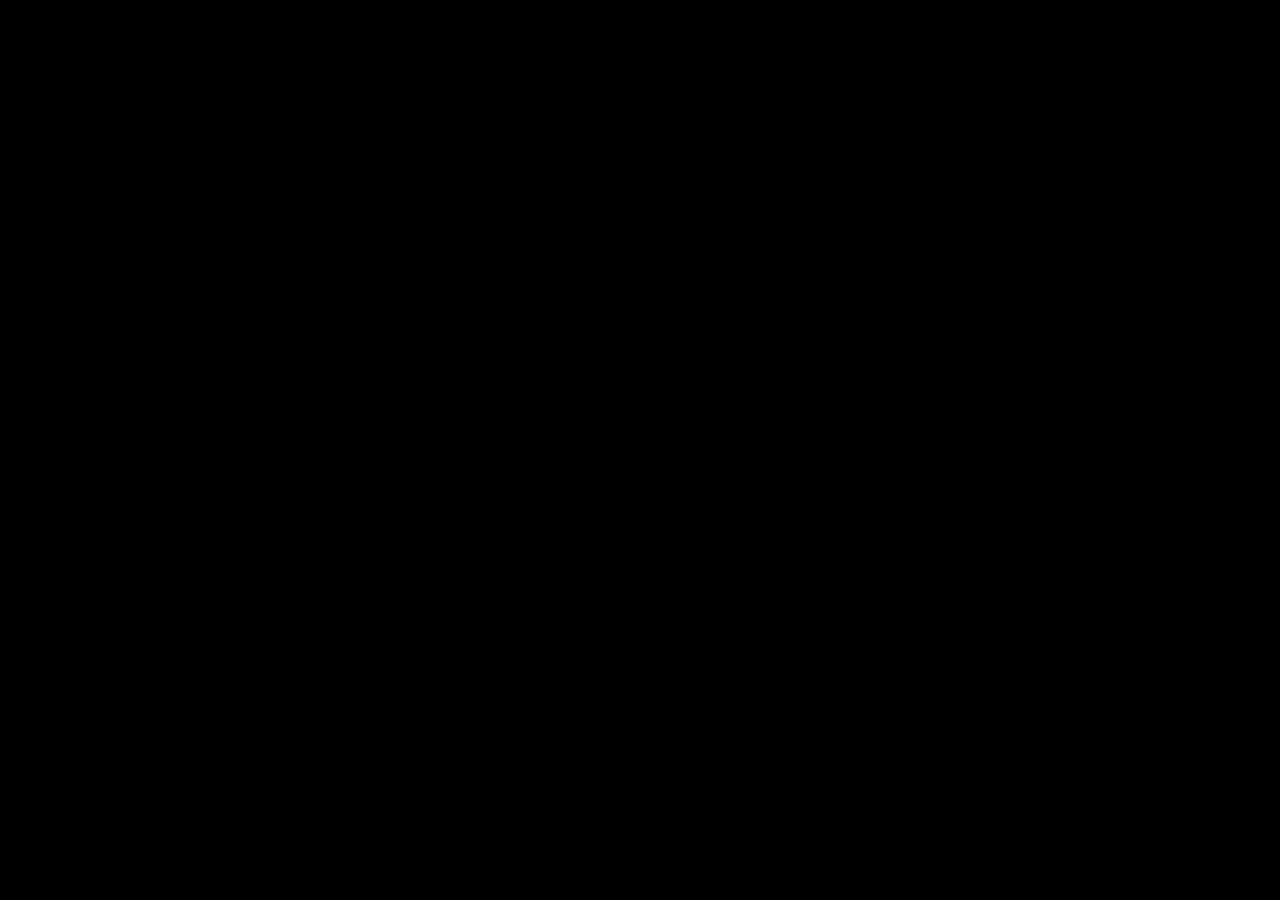
==== gallery/index.html @ 141955e4 "Add files via upload" ====
<!DOCTYPE html>
<html lang="ru">
<head>
  <meta charset="UTF-8">
  <meta name="viewport" content="width=device-width, initial-scale=1.0, viewport-fit=cover">
  <title>Ultrachaos Gallery</title>
  <link rel="stylesheet" href="./style.css">
  <script src="https://telegram.org/js/telegram-web-app.js"></script>
</head>
<body>
  <div id="gallery">
    <!-- Карты добавляются через JS -->
  </div>
  <div id="fullscreen" class="hidden">
    <img id="fullscreen-img" src="" alt="Полноэкранная картинка">
  </div>
  <script src="./script.js"></script>
</body>
</html>
---- gallery/style.css ----
html, body {
  margin: 0;
  padding: 0;
  width: 100%;
  height: 100vh;
  overflow: hidden;
  background-color: #000;
  display: flex;
  justify-content: center;
  align-items: center;
}

#gallery {
  display: grid;
  grid-template-columns: repeat(auto-fit, minmax(100px, 1fr));
  gap: 10px;
  padding: 10px;
  width: 100%;
  max-width: 800px;
  box-sizing: border-box;
}

.card {
  position: relative;
  width: 100%;
  aspect-ratio: 1;
  cursor: pointer;
}

.card img {
  width: 100%;
  height: 100%;
  object-fit: cover;
}

.card.disabled {
  filter: grayscale(100%);
  opacity: 0.5;
  cursor: not-allowed;
}

#fullscreen {
  position: fixed;
  top: 0;
  left: 0;
  width: 100%;
  height: 100%;
  background-color: rgba(0, 0, 0, 0.9);
  display: flex;
  justify-content: center;
  align-items: center;
  z-index: 1000;
}

#fullscreen.hidden {
  display: none;
}

#fullscreen-img {
  max-width: 90%;
  max-height: 90%;
  object-fit: contain;
}
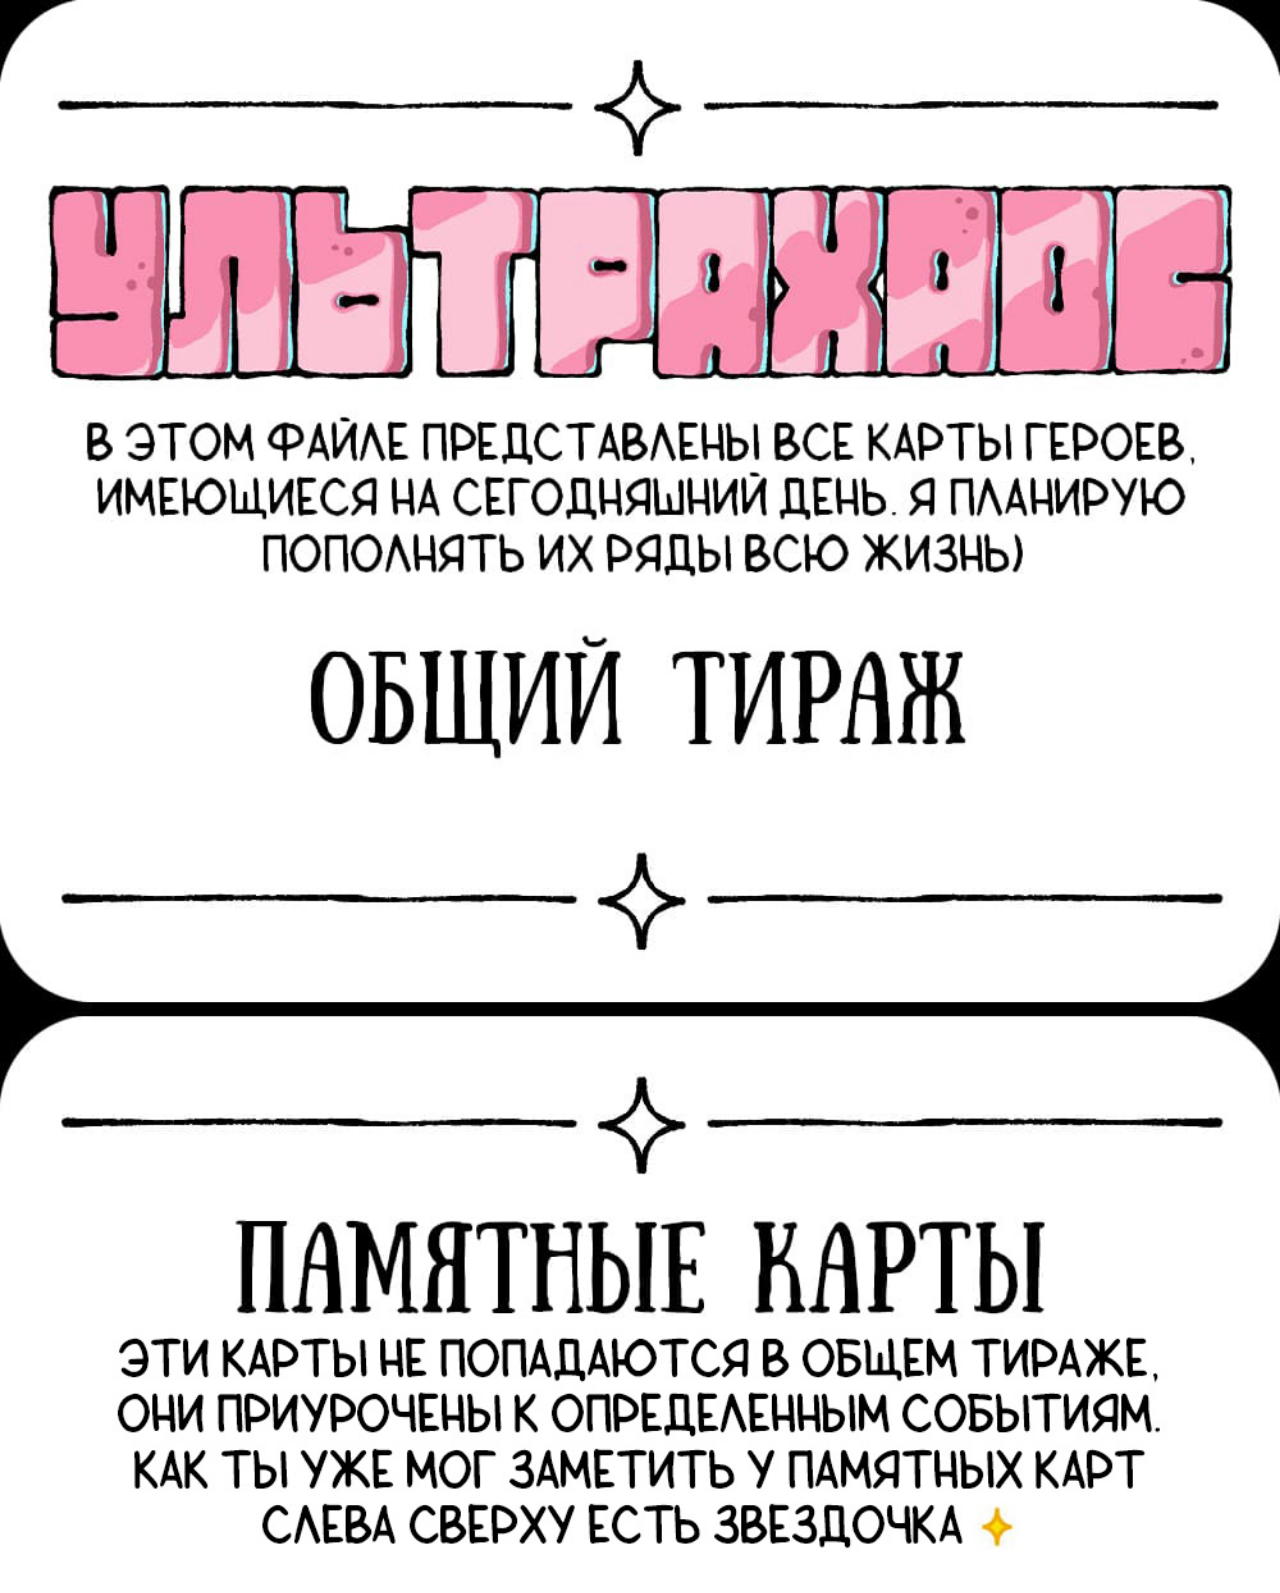
==== commit 39c9bd30: "Add files via upload" ====
--- a/gallery/index.html
+++ b/gallery/index.html
@@ -1,19 +1,24 @@
 <!DOCTYPE html>
 <html lang="ru">
 <head>
-  <meta charset="UTF-8">
-  <meta name="viewport" content="width=device-width, initial-scale=1.0, viewport-fit=cover">
-  <title>Ultrachaos Gallery</title>
-  <link rel="stylesheet" href="./style.css">
+  <meta charset="UTF-8" />
+  <meta name="viewport" content="width=device-width, initial-scale=1.0" />
+  <title>Галерея Ultrachaos</title>
+  <link rel="stylesheet" href="style.css" />
   <script src="https://telegram.org/js/telegram-web-app.js"></script>
 </head>
 <body>
-  <div id="gallery">
-    <!-- Карты добавляются через JS -->
+  <div class="container">
+    <img src="top.jpg" alt="Ultrachaos Header" class="header-image" />
+    <div class="gallery" id="gallery"></div>
+    <img src="pam.jpg" alt="Pam Image" class="pam-image" />
+    <div class="gallery" id="p-gallery"></div>
   </div>
+
   <div id="fullscreen" class="hidden">
-    <img id="fullscreen-img" src="" alt="Полноэкранная картинка">
+    <img id="fullscreen-img" src="" alt="Полноэкранная картинка" />
   </div>
-  <script src="./script.js"></script>
+
+  <script src="script.js"></script>
 </body>
 </html>
--- a/gallery/style.css
+++ b/gallery/style.css
@@ -1,42 +1,38 @@
-html, body {
+body {
+  background: #fff;
+  color: #808080;
+  font-family: Arial, sans-serif;
   margin: 0;
   padding: 0;
-  width: 100%;
-  height: 100vh;
-  overflow: hidden;
-  background-color: #000;
-  display: flex;
-  justify-content: center;
-  align-items: center;
 }
 
-#gallery {
-  display: grid;
-  grid-template-columns: repeat(auto-fit, minmax(100px, 1fr));
-  gap: 10px;
-  padding: 10px;
+.container {
   width: 100%;
-  max-width: 800px;
-  box-sizing: border-box;
+  padding: 0;
+  text-align: center;
 }
 
-.card {
-  position: relative;
+.header-image,
+.pam-image {
   width: 100%;
-  aspect-ratio: 1;
-  cursor: pointer;
+  max-width: none;
+  height: auto;
+  display: block;
+  margin-bottom: 10px;
 }
 
-.card img {
-  width: 100%;
-  height: 100%;
-  object-fit: cover;
+.gallery {
+  display: grid;
+  grid-template-columns: repeat(3, 1fr);
+  gap: 10px;
+  padding: 0 10px;
+  margin-bottom: 10px;
 }
 
-.card.disabled {
-  filter: grayscale(100%);
-  opacity: 0.5;
-  cursor: not-allowed;
+.gallery img {
+  width: 100%;
+  height: auto;
+  cursor: pointer;
 }
 
 #fullscreen {
@@ -45,7 +41,7 @@
   left: 0;
   width: 100%;
   height: 100%;
-  background-color: rgba(0, 0, 0, 0.9);
+  background-color: rgba(0, 0, 0, 0.95);
   display: flex;
   justify-content: center;
   align-items: center;
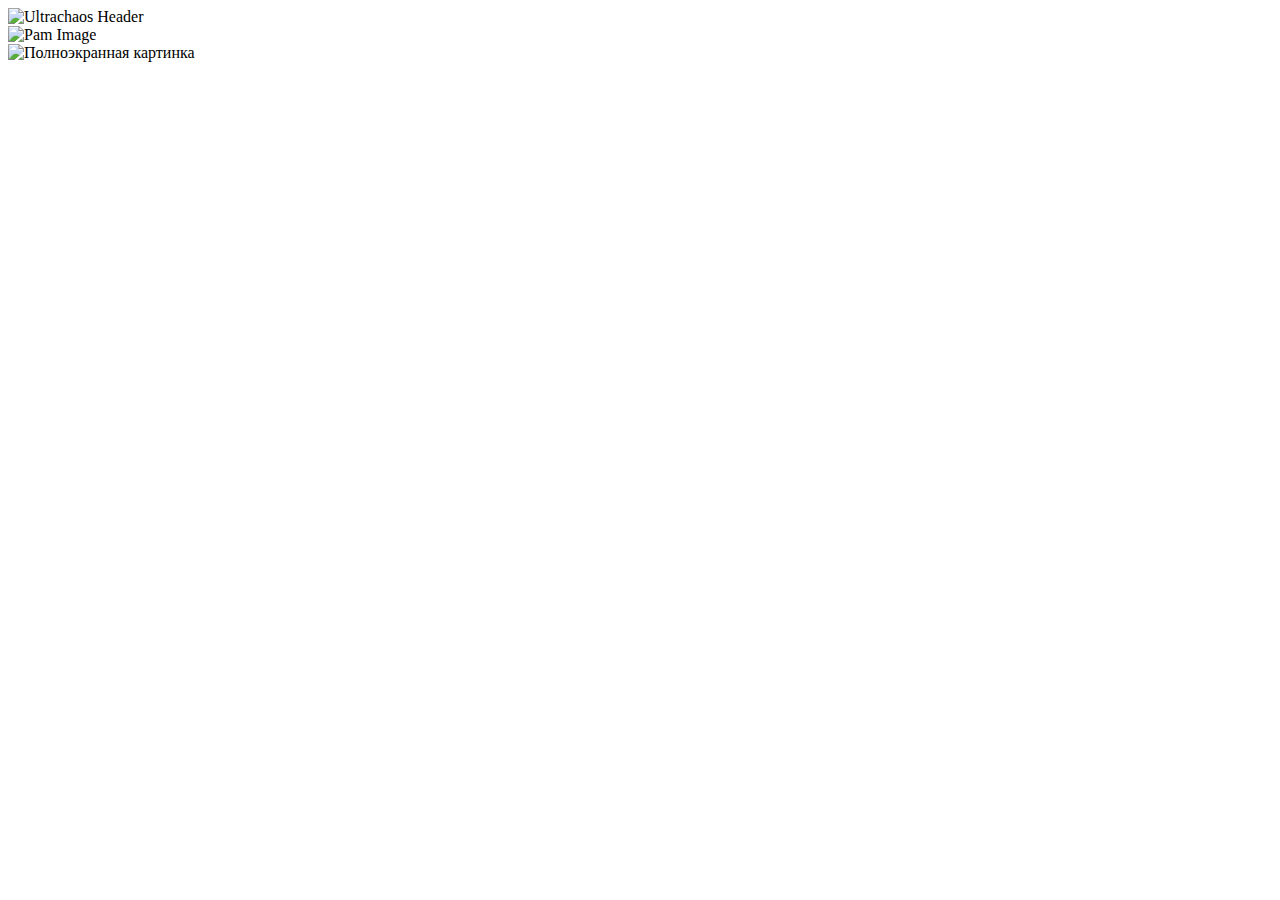
==== commit 32e62c6a: "Add files via upload" ====
--- a/gallery/index.html
+++ b/gallery/index.html
@@ -1,17 +1,56 @@
-<!DOCTYPE html>
+<script type="text/javascript">
+        var gk_isXlsx = false;
+        var gk_xlsxFileLookup = {};
+        var gk_fileData = {};
+        function filledCell(cell) {
+          return cell !== '' && cell != null;
+        }
+        function loadFileData(filename) {
+        if (gk_isXlsx && gk_xlsxFileLookup[filename]) {
+            try {
+                var workbook = XLSX.read(gk_fileData[filename], { type: 'base64' });
+                var firstSheetName = workbook.SheetNames[0];
+                var worksheet = workbook.Sheets[firstSheetName];
+
+                // Convert sheet to JSON to filter blank rows
+                var jsonData = XLSX.utils.sheet_to_json(worksheet, { header: 1, blankrows: false, defval: '' });
+                // Filter out blank rows (rows where all cells are empty, null, or undefined)
+                var filteredData = jsonData.filter(row => row.some(filledCell));
+
+                // Heuristic to find the header row by ignoring rows with fewer filled cells than the next row
+                var headerRowIndex = filteredData.findIndex((row, index) =>
+                  row.filter(filledCell).length >= filteredData[index + 1]?.filter(filledCell).length
+                );
+                // Fallback
+                if (headerRowIndex === -1 || headerRowIndex > 25) {
+                  headerRowIndex = 0;
+                }
+
+                // Convert filtered JSON back to CSV
+                var csv = XLSX.utils.aoa_to_sheet(filteredData.slice(headerRowIndex)); // Create a new sheet from filtered array of arrays
+                csv = XLSX.utils.sheet_to_csv(csv, { header: 1 });
+                return csv;
+            } catch (e) {
+                console.error(e);
+                return "";
+            }
+        }
+        return gk_fileData[filename] || "";
+        }
+        </script><!DOCTYPE html>
 <html lang="ru">
 <head>
   <meta charset="UTF-8" />
   <meta name="viewport" content="width=device-width, initial-scale=1.0" />
   <title>Галерея Ultrachaos</title>
-  <link rel="stylesheet" href="style.css" />
+  <link rel="stylesheet" href="gallery/style.css" />
   <script src="https://telegram.org/js/telegram-web-app.js"></script>
 </head>
 <body>
   <div class="container">
-    <img src="top.jpg" alt="Ultrachaos Header" class="header-image" />
+    <img src="gallery/top.jpg" alt="Ultrachaos Header" class="header-image" />
     <div class="gallery" id="gallery"></div>
-    <img src="pam.jpg" alt="Pam Image" class="pam-image" />
+    <img src="gallery/pam.jpg" alt="Pam Image" class="pam-image" />
     <div class="gallery" id="p-gallery"></div>
   </div>
 
@@ -19,6 +58,6 @@
     <img id="fullscreen-img" src="" alt="Полноэкранная картинка" />
   </div>
 
-  <script src="script.js"></script>
+  <script src="gallery/script.js"></script>
 </body>
-</html>
+</html>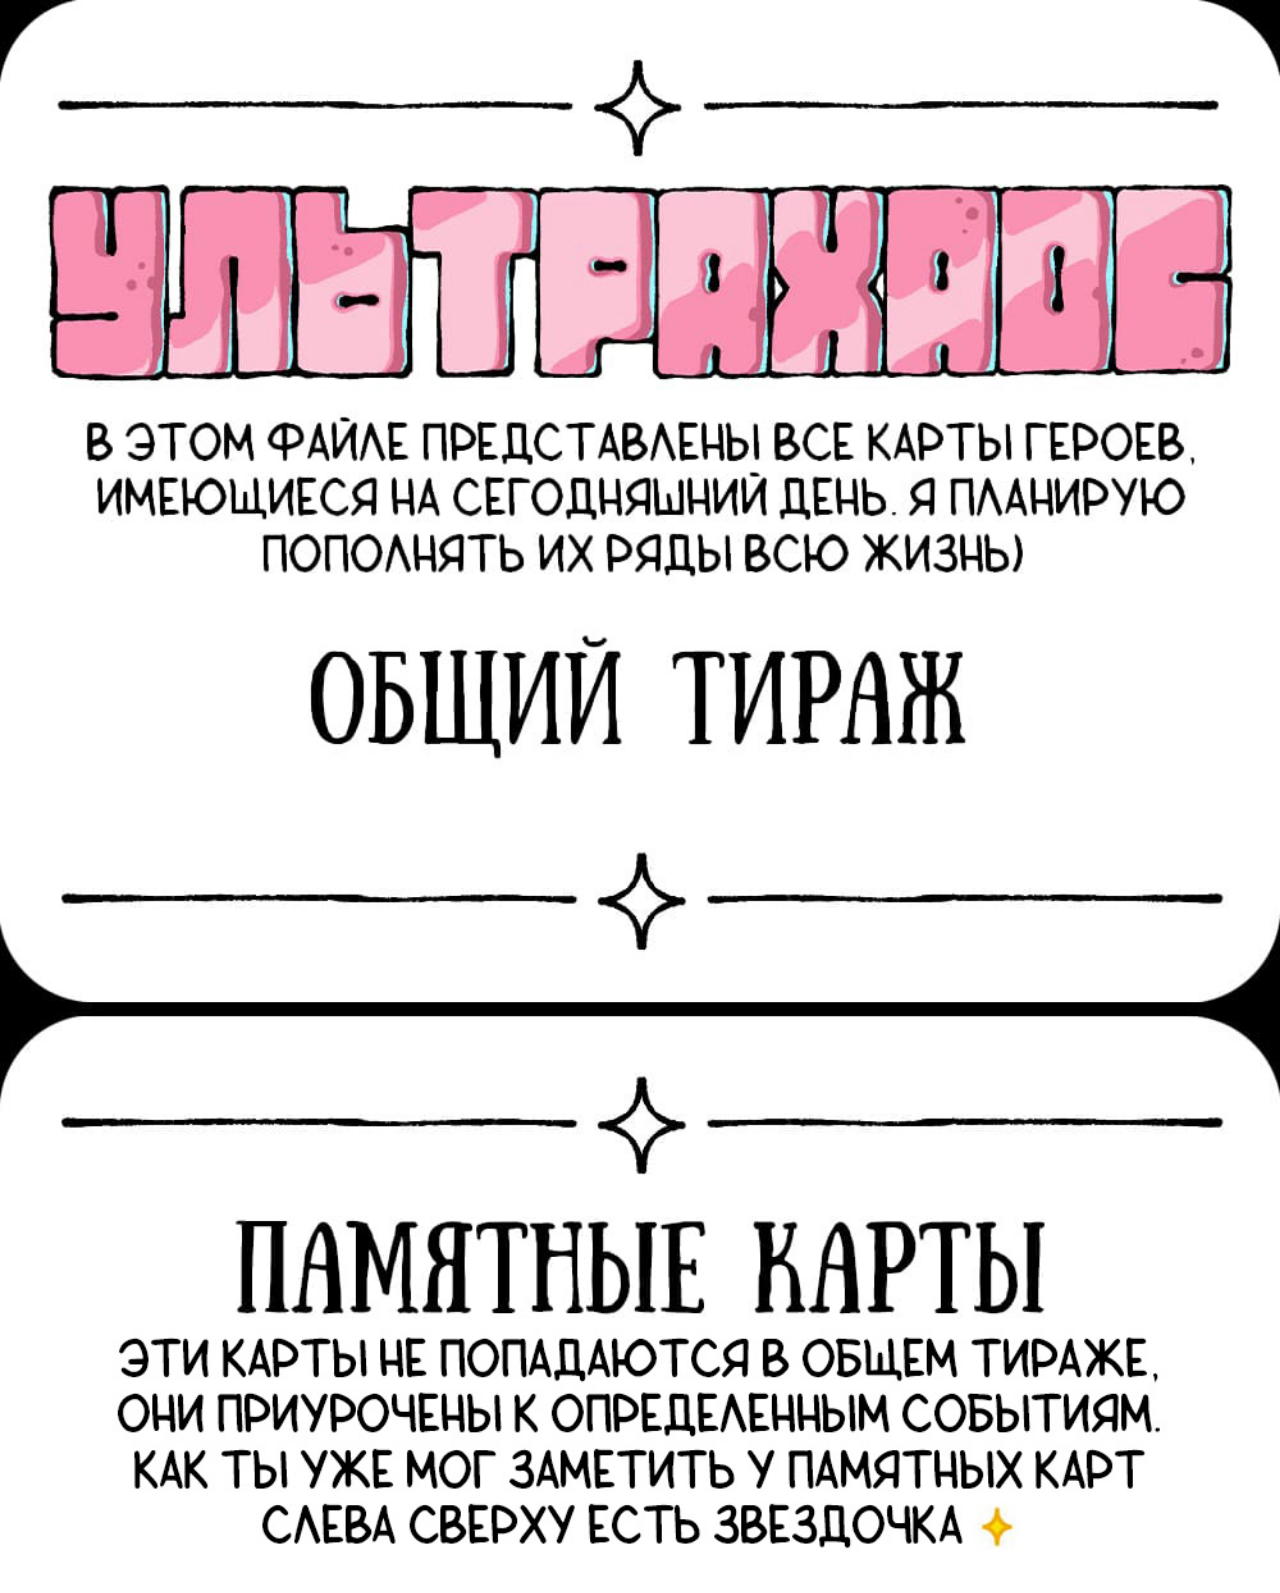
==== commit 398052ef: "Add files via upload" ====
--- a/gallery/index.html
+++ b/gallery/index.html
@@ -43,14 +43,14 @@
   <meta charset="UTF-8" />
   <meta name="viewport" content="width=device-width, initial-scale=1.0" />
   <title>Галерея Ultrachaos</title>
-  <link rel="stylesheet" href="gallery/style.css" />
+  <link rel="stylesheet" href="style.css" />
   <script src="https://telegram.org/js/telegram-web-app.js"></script>
 </head>
 <body>
   <div class="container">
-    <img src="gallery/top.jpg" alt="Ultrachaos Header" class="header-image" />
+    <img src="top.jpg" alt="Ultrachaos Header" class="header-image" />
     <div class="gallery" id="gallery"></div>
-    <img src="gallery/pam.jpg" alt="Pam Image" class="pam-image" />
+    <img src="pam.jpg" alt="Pam Image" class="pam-image" />
     <div class="gallery" id="p-gallery"></div>
   </div>
 
@@ -58,6 +58,6 @@
     <img id="fullscreen-img" src="" alt="Полноэкранная картинка" />
   </div>
 
-  <script src="gallery/script.js"></script>
+  <script src="script.js"></script>
 </body>
 </html>--- a/gallery/style.css
+++ b/gallery/style.css
@@ -0,0 +1,73 @@
+body {
+  background: #fff;
+  color: #808080;
+  font-family: Arial, sans-serif;
+  margin: 0;
+  padding: 0;
+}
+
+.container {
+  width: 100%;
+  padding: 0;
+  text-align: center;
+}
+
+.header-image,
+.pam-image {
+  width: 100%;
+  max-width: none;
+  height: auto;
+  display: block;
+  margin-bottom: 10px;
+}
+
+.gallery {
+  display: grid;
+  grid-template-columns: repeat(3, 1fr);
+  gap: 10px;
+  padding: 0 10px;
+  margin-bottom: 10px;
+}
+
+.gallery .card-image {
+  width: 100%;
+  height: auto;
+  cursor: pointer;
+}
+
+.gallery .card-container {
+  position: relative;
+  width: 100%;
+}
+
+.gallery .corner-image {
+  position: absolute;
+  top: 0;
+  left: 0;
+  width: 12.5%;
+  height: auto;
+  z-index: 1;
+}
+
+#fullscreen {
+  position: fixed;
+  top: 0;
+  left: 0;
+  width: 100%;
+  height: 100%;
+  background-color: rgba(0, 0, 0, 0.95);
+  display: flex;
+  justify-content: center;
+  align-items: center;
+  z-index: 1000;
+}
+
+#fullscreen.hidden {
+  display: none;
+}
+
+#fullscreen-img {
+  max-width: 90%;
+  max-height: 90%;
+  object-fit: contain;
+}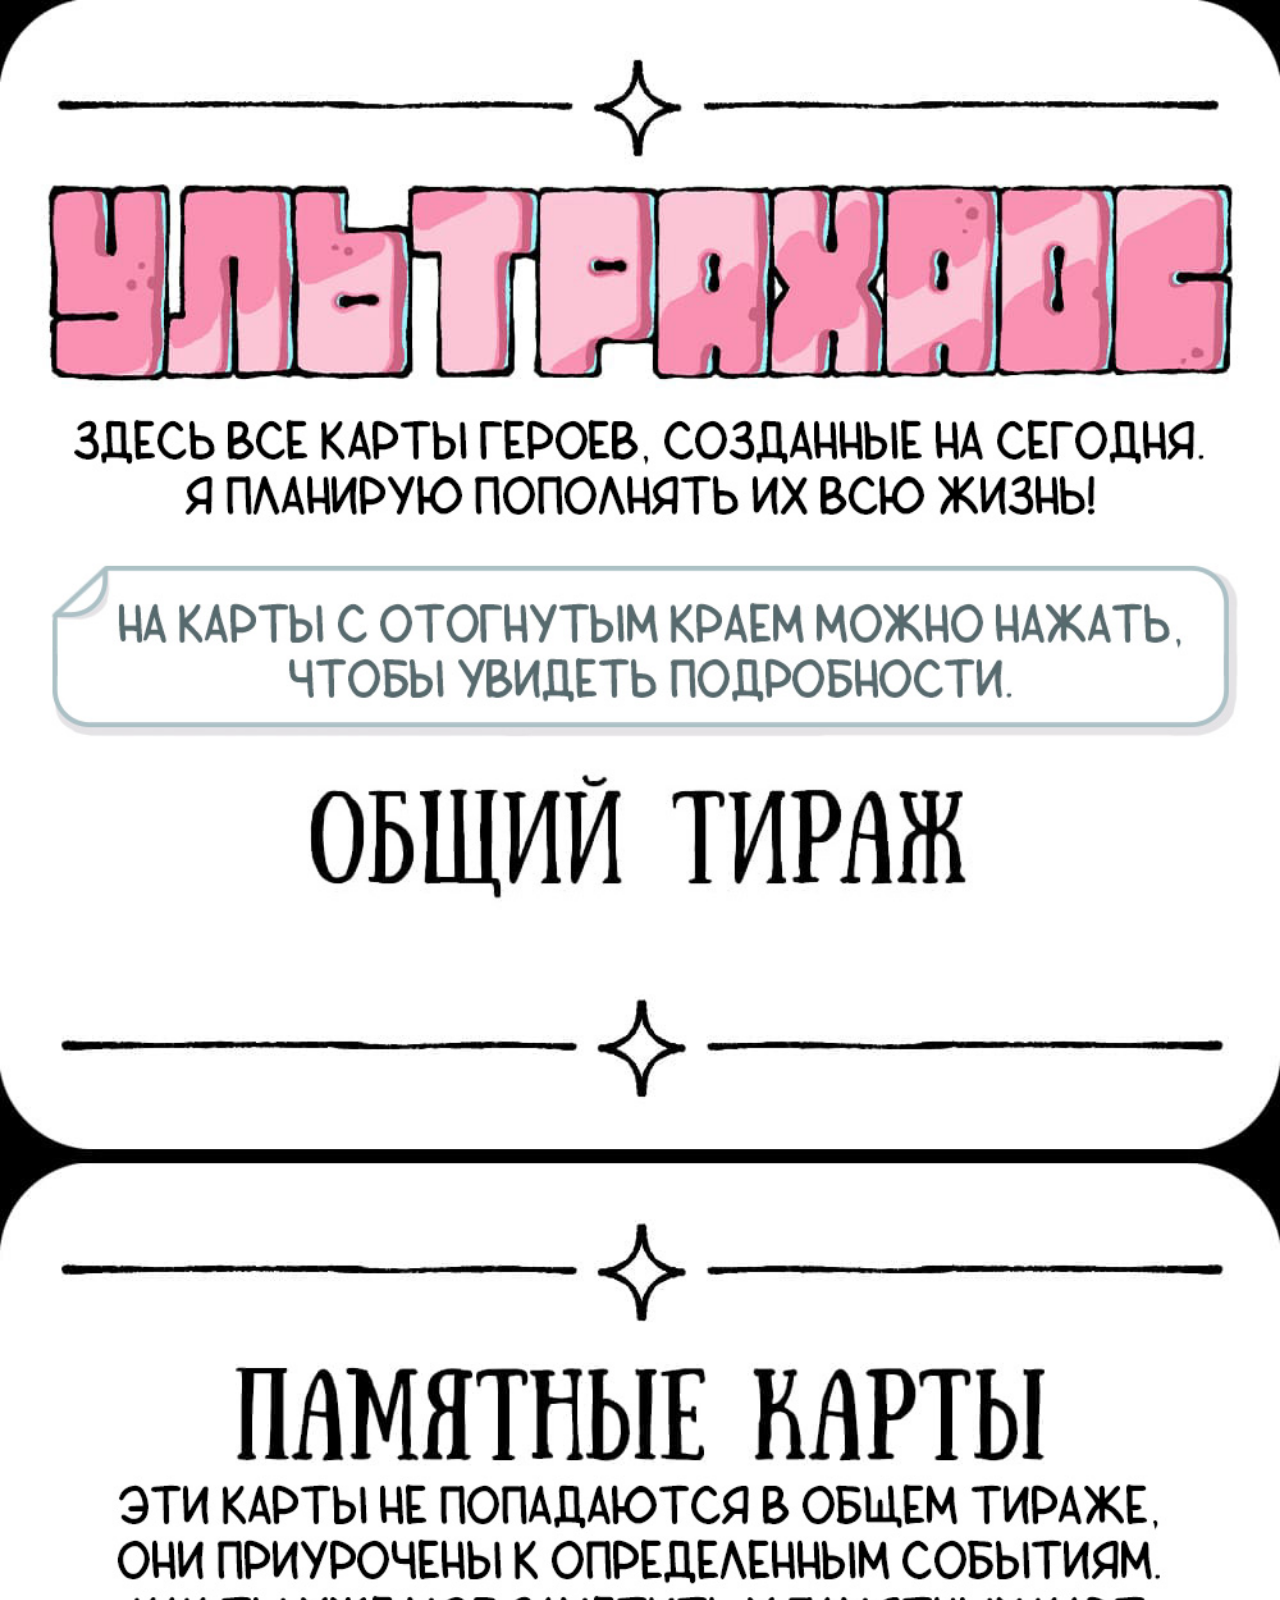
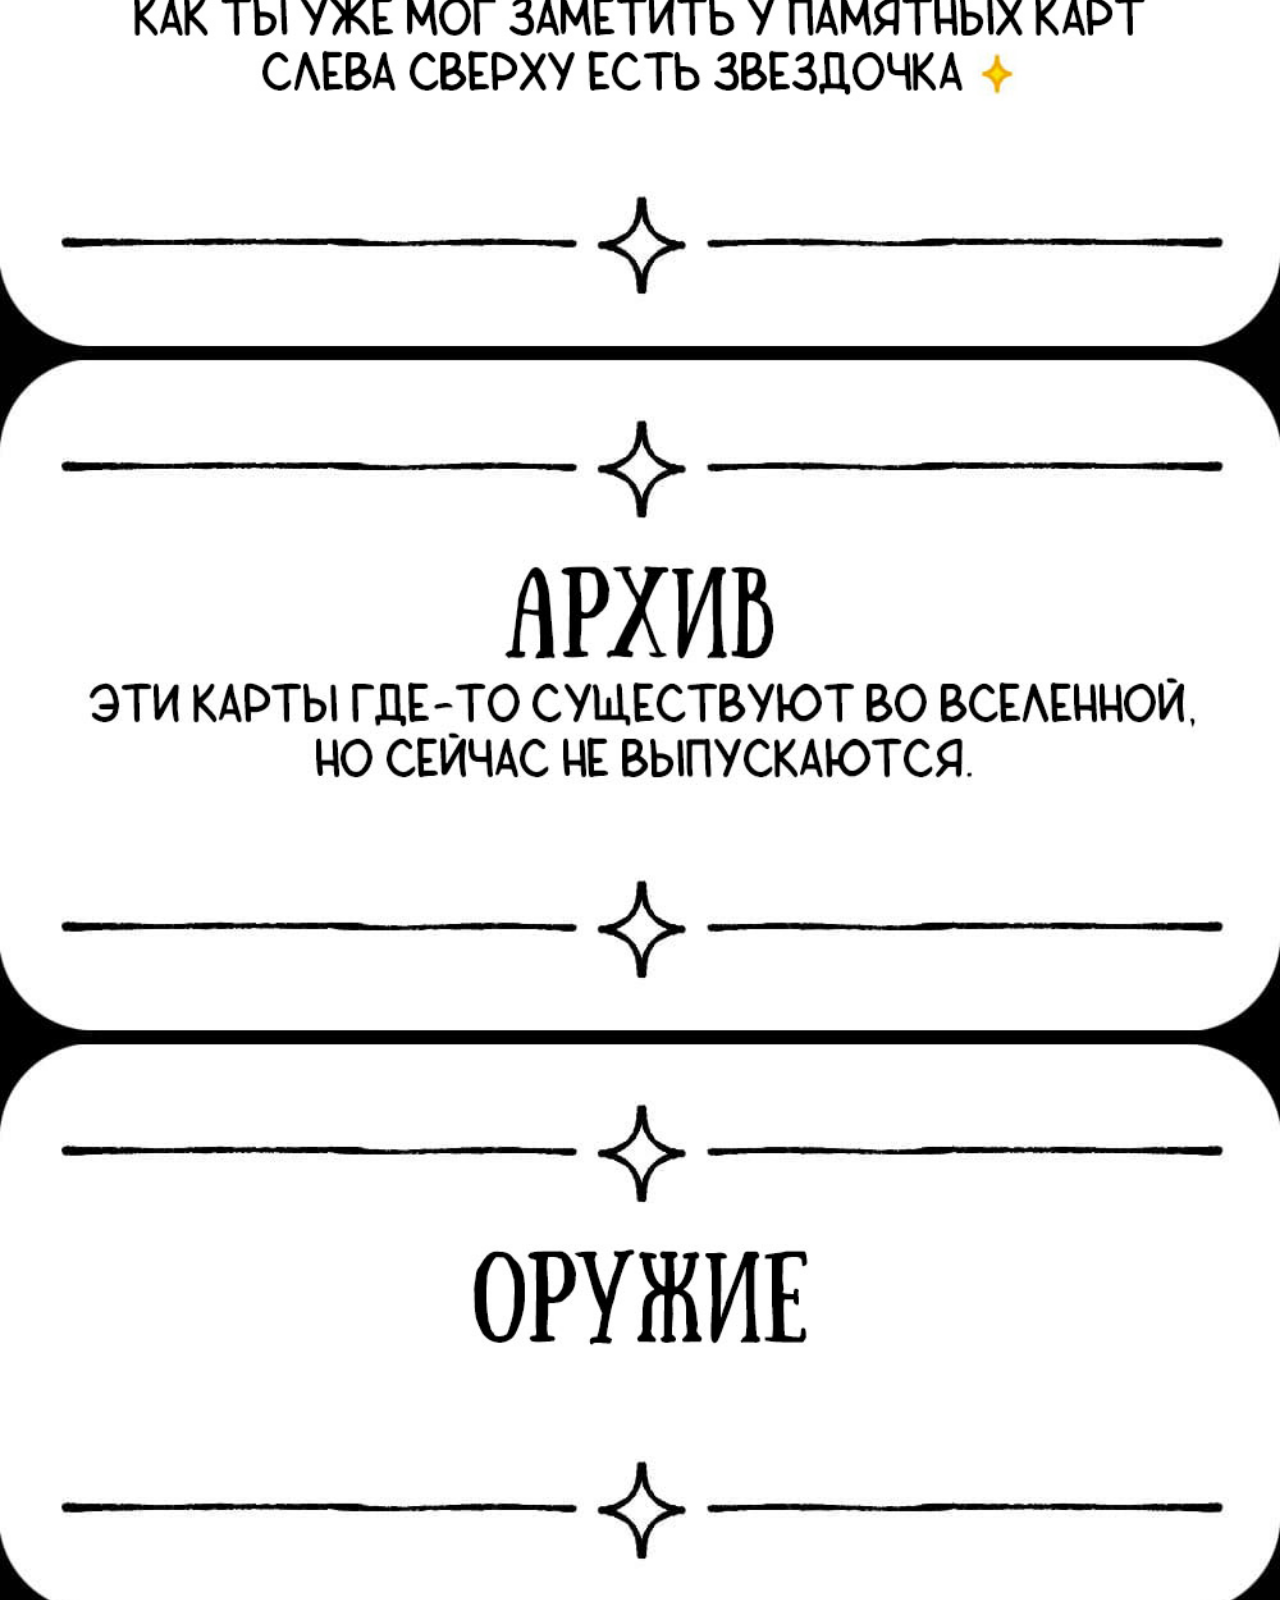
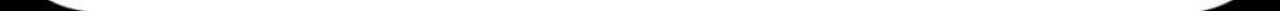
==== commit a56a1a4a: "Add files via upload" ====
--- a/gallery/index.html
+++ b/gallery/index.html
@@ -52,6 +52,11 @@
     <div class="gallery" id="gallery"></div>
     <img src="pam.jpg" alt="Pam Image" class="pam-image" />
     <div class="gallery" id="p-gallery"></div>
+    <img src="archive.jpg" alt="Archive Image" class="archive-image" />
+    <div class="gallery" id="a-gallery"></div>
+    <img src="weapon.jpg" alt="Weapon Image" class="weapon-image" />
+    <div class="gallery" id="w-gallery"></div>
+    <img src="end.jpg" alt="End Image" class="end-image" />
   </div>
 
   <div id="fullscreen" class="hidden">
--- a/gallery/style.css
+++ b/gallery/style.css
@@ -13,7 +13,10 @@
 }
 
 .header-image,
-.pam-image {
+.pam-image,
+.archive-image,
+.weapon-image,
+.end-image {
   width: 100%;
   max-width: none;
   height: auto;
